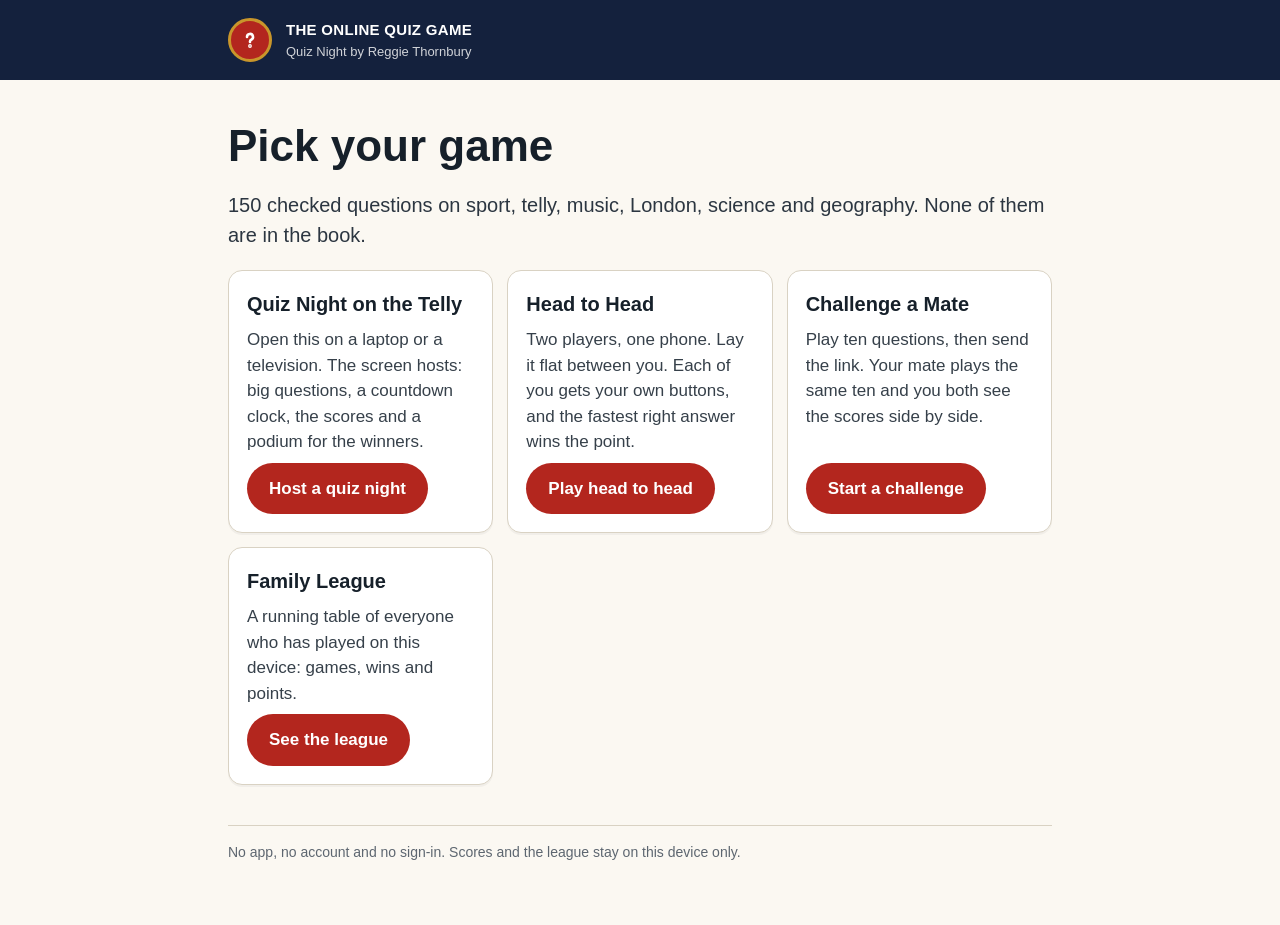
==== game/index.html @ 4b2e062e "Add the online quiz game page" ====
<!doctype html>
<html lang="en-GB">
<head>
<meta charset="utf-8">
<meta name="viewport" content="width=device-width, initial-scale=1">
<title>The Online Quiz Game: Quiz Night</title>
<meta name="description" content="Quiz Night on the Telly, Head to Head, Challenge a Mate and the Family League.">
<meta name="robots" content="noindex">
<meta name="theme-color" content="#14213d">
<link rel="icon" href="../assets/icon.svg" type="image/svg+xml">
<link rel="stylesheet" href="../assets/style.css">
</head>
<body class="">
<div id="app"></div><noscript><div class="wrap"><p class="note">The game needs JavaScript switched on in your browser.</p></div></noscript>
<script src="../assets/questions.js"></script><script src="../assets/game.js"></script>
</body>
</html>
---- assets/style.css ----
:root{
  --ink:#16202a; --paper:#fbf8f2; --card:#ffffff; --line:#d9d2c3;
  --red:#b3261e; --red-d:#8c1c16; --gold:#c9962b; --green:#1f6f43; --navy:#14213d;
  --muted:#5d6670; --radius:14px;
  --font: "Segoe UI", Roboto, "Helvetica Neue", Arial, sans-serif;
}
*{box-sizing:border-box}
html,body{margin:0;padding:0}
body{font-family:var(--font);background:var(--paper);color:var(--ink);line-height:1.5;font-size:17px;-webkit-text-size-adjust:100%}
a{color:var(--red-d)}
img{max-width:100%}
.wrap{max-width:860px;margin:0 auto;padding:20px 18px 48px}
.top{background:var(--navy);color:#fff}
.top .wrap{padding-top:18px;padding-bottom:18px;display:flex;align-items:center;gap:14px}
.brand{font-weight:800;letter-spacing:.02em;font-size:15px;text-transform:uppercase}
.brand small{display:block;font-weight:500;letter-spacing:0;text-transform:none;opacity:.8;font-size:13px}
.badge{width:44px;height:44px;border-radius:50%;background:var(--red);display:grid;place-items:center;flex:none;border:3px solid var(--gold)}
.badge svg{width:24px;height:24px}
h1{font-size:clamp(28px,6vw,44px);line-height:1.1;margin:22px 0 10px}
h2{font-size:clamp(21px,4.2vw,28px);line-height:1.2;margin:28px 0 10px}
p.lead{font-size:clamp(17px,2.6vw,20px);color:#2c3641}
.cards{display:grid;gap:14px;grid-template-columns:repeat(auto-fit,minmax(240px,1fr));margin:18px 0}
.card{background:var(--card);border:1px solid var(--line);border-radius:var(--radius);padding:18px;display:flex;flex-direction:column;gap:8px;box-shadow:0 2px 0 rgba(0,0,0,.04)}
.card h3{margin:0;font-size:20px}
.card p{margin:0;color:#36404a}
.card .btn{margin-top:auto;align-self:flex-start}
.btn{display:inline-flex;align-items:center;justify-content:center;gap:8px;font:inherit;font-weight:700;font-size:17px;border:0;border-radius:999px;padding:13px 22px;background:var(--red);color:#fff;text-decoration:none;cursor:pointer;min-height:48px;transition:transform .08s,background .15s}
.btn:hover{background:var(--red-d)}
.btn:active{transform:scale(.98)}
.btn.alt{background:var(--navy)}
.btn.ghost{background:transparent;color:var(--ink);border:2px solid var(--ink)}
.btn.small{font-size:15px;padding:9px 16px;min-height:40px}
.btn:disabled{opacity:.45;cursor:default}
:focus-visible{outline:4px solid var(--gold);outline-offset:3px}
.note{background:#fff7e6;border:1px solid #ecd9a8;border-radius:var(--radius);padding:14px 16px}
.foot{color:var(--muted);font-size:14px;border-top:1px solid var(--line);margin-top:40px;padding-top:16px}
.steps{counter-reset:s;list-style:none;padding:0;display:grid;gap:10px}
.steps li{counter-increment:s;background:var(--card);border:1px solid var(--line);border-radius:var(--radius);padding:12px 14px 12px 56px;position:relative}
.steps li::before{content:counter(s);position:absolute;left:14px;top:10px;width:30px;height:30px;border-radius:50%;background:var(--navy);color:#fff;display:grid;place-items:center;font-weight:800}
.dl{display:flex;flex-wrap:wrap;align-items:center;justify-content:space-between;gap:10px;background:var(--card);border:1px solid var(--line);border-radius:var(--radius);padding:14px 16px;margin:10px 0}
.dl b{font-size:18px}
.dl span{display:block;color:var(--muted);font-size:15px}

/* ---------- quiz screens ---------- */
.screen{min-height:100vh;display:flex;flex-direction:column}
.qhead{display:flex;justify-content:space-between;align-items:center;gap:10px;color:var(--muted);font-weight:700;font-size:15px}
.cat{display:inline-block;background:var(--navy);color:#fff;border-radius:999px;padding:4px 12px;font-size:13px;letter-spacing:.04em;text-transform:uppercase}
.qtext{font-size:clamp(22px,4.6vw,40px);line-height:1.2;font-weight:800;margin:14px 0 18px}
.opts{display:grid;gap:10px;grid-template-columns:1fr}
@media(min-width:700px){.opts{grid-template-columns:1fr 1fr}}
.opt{display:flex;gap:12px;align-items:center;text-align:left;font:inherit;font-size:clamp(17px,2.6vw,24px);font-weight:600;background:var(--card);color:var(--ink);border:2px solid var(--line);border-radius:var(--radius);padding:14px 16px;min-height:60px;cursor:pointer}
.opt .L{flex:none;width:36px;height:36px;border-radius:50%;background:var(--navy);color:#fff;display:grid;place-items:center;font-weight:800;font-size:17px}
.opt.right{border-color:var(--green);background:#e6f4ec}
.opt.right .L{background:var(--green)}
.opt.wrong{border-color:var(--red);background:#fbe9e7}
.opt.wrong .L{background:var(--red)}
.opt:disabled{cursor:default}
.fact{margin-top:14px;padding:14px 16px;border-radius:var(--radius);background:#eef2f7;border-left:6px solid var(--navy);font-size:clamp(16px,2.3vw,20px)}
.row{display:flex;flex-wrap:wrap;gap:10px;align-items:center;margin-top:16px}
.field{display:flex;flex-direction:column;gap:6px;margin:10px 0}
.field label{font-weight:700}
input[type=text]{font:inherit;font-size:18px;padding:12px 14px;border:2px solid var(--line);border-radius:10px;background:#fff;min-height:48px;width:100%}
input[type=text]:focus{border-color:var(--navy)}
.seg{display:flex;flex-wrap:wrap;gap:8px}
.seg button{font:inherit;font-weight:700;border:2px solid var(--ink);background:#fff;color:var(--ink);border-radius:999px;padding:9px 16px;min-height:44px;cursor:pointer}
.seg button[aria-pressed=true]{background:var(--ink);color:#fff}
.timer{height:12px;border-radius:999px;background:#e3dccd;overflow:hidden;margin-top:8px}
.timer i{display:block;height:100%;background:var(--gold);width:100%;transition:width .25s linear}
.big-score{font-size:clamp(48px,12vw,96px);font-weight:900;line-height:1;margin:8px 0}
table.league{width:100%;border-collapse:collapse;background:#fff;border-radius:var(--radius);overflow:hidden}
table.league th,table.league td{padding:10px 12px;border-bottom:1px solid var(--line);text-align:left}
table.league th{background:var(--navy);color:#fff;font-size:14px;text-transform:uppercase;letter-spacing:.04em}
table.league td.n{text-align:right;font-variant-numeric:tabular-nums}
table.league th.n{text-align:right}
.share{width:100%;font:inherit;font-size:15px;padding:10px;border:2px dashed var(--line);border-radius:10px;background:#fff}
.vs{display:grid;grid-template-columns:1fr auto 1fr;gap:12px;align-items:center;text-align:center;margin:18px 0}
.vs .p{background:#fff;border:1px solid var(--line);border-radius:var(--radius);padding:14px}
.vs .p b{display:block;font-size:20px}
.vs .p .s{font-size:44px;font-weight:900}
.vs .mid{font-weight:900;color:var(--muted)}
.ticks{display:flex;gap:4px;justify-content:center;flex-wrap:wrap;margin-top:6px}
.ticks i{width:14px;height:14px;border-radius:4px;background:#e3dccd}
.ticks i.y{background:var(--green)}
.ticks i.n{background:var(--red)}

/* ---------- telly mode ---------- */
body.telly{background:var(--navy);color:#fff}
body.telly .wrap{max-width:1400px}
body.telly .qhead{color:#c8d0dc;font-size:clamp(16px,1.8vw,26px)}
body.telly .cat{background:var(--gold);color:var(--navy);font-size:clamp(13px,1.3vw,20px)}
body.telly .qtext{font-size:clamp(28px,4.4vw,72px);color:#fff}
body.telly .opt{font-size:clamp(20px,2.6vw,42px);background:#1f2f52;color:#fff;border-color:#33466f;min-height:clamp(64px,9vh,120px)}
body.telly .opt .L{background:var(--gold);color:var(--navy);width:clamp(36px,3.4vw,58px);height:clamp(36px,3.4vw,58px);font-size:clamp(17px,1.8vw,30px)}
body.telly .opt.right{background:#1d5a3a;border-color:#4fc184}
body.telly .opt.right .L{background:#4fc184}
body.telly .opt.dim{opacity:.35}
body.telly .fact{background:#22355d;color:#fff;border-left-color:var(--gold);font-size:clamp(17px,2vw,32px)}
body.telly .timer{background:#2b3d63;height:clamp(12px,1.4vh,20px)}
body.telly .clock{font-size:clamp(28px,4vw,64px);font-weight:900;color:var(--gold);font-variant-numeric:tabular-nums}
body.telly .btn.ghost{color:#fff;border-color:#fff}
.board{display:flex;flex-wrap:wrap;gap:10px;margin-top:18px}
.team{flex:1 1 140px;background:#1f2f52;border:2px solid #33466f;border-radius:var(--radius);padding:10px 14px;color:#fff;font:inherit;text-align:left;cursor:default}
.team b{display:block;font-size:clamp(16px,1.6vw,26px)}
.team .pts{font-size:clamp(26px,3vw,48px);font-weight:900;color:var(--gold)}
button.team{cursor:pointer}
button.team[aria-pressed=true]{background:#1d5a3a;border-color:#4fc184}
.podium{display:flex;align-items:flex-end;justify-content:center;gap:14px;margin:30px 0 10px;min-height:46vh}
.step{width:min(28vw,240px);text-align:center;color:#fff}
.step .blk{border-radius:12px 12px 0 0;display:grid;place-items:start center;padding-top:14px;font-weight:900;font-size:clamp(32px,5vw,72px)}
.step.s1 .blk{background:var(--gold);color:var(--navy);height:32vh}
.step.s2 .blk{background:#b7c0cc;color:var(--navy);height:22vh}
.step.s3 .blk{background:#b77b4a;color:#fff;height:15vh}
.step .nm{font-weight:800;font-size:clamp(18px,2.2vw,34px);margin-bottom:6px}
.step .sc{opacity:.85;margin-bottom:8px;font-size:clamp(15px,1.6vw,24px)}

/* ---------- head to head ---------- */
body.h2h{background:#111;color:#fff;overflow:hidden}
.h2h-wrap{position:fixed;inset:0;display:grid;grid-template-rows:1fr auto 1fr}
.half{display:flex;flex-direction:column;justify-content:center;gap:8px;padding:12px 14px;min-height:0}
.half.p1{background:#14213d}
.half.p2{background:#4a1512;transform:rotate(180deg)}
.half .who{display:flex;justify-content:space-between;font-weight:800;font-size:clamp(15px,2.2vh,22px)}
.half .who .sc{color:var(--gold)}
.half .hq{font-weight:800;font-size:clamp(16px,2.6vh,30px);line-height:1.2}
.half .hopts{display:grid;grid-template-columns:1fr 1fr;gap:8px}
.half .opt{min-height:clamp(44px,7vh,80px);font-size:clamp(14px,2vh,22px);padding:8px 10px;background:rgba(255,255,255,.95)}
.half.locked .opt{opacity:.35}
.half .msg{min-height:1.4em;font-weight:800;color:var(--gold);font-size:clamp(14px,2vh,20px)}
.midbar{background:#000;color:#fff;display:flex;align-items:center;justify-content:space-between;gap:10px;padding:8px 12px;font-weight:700;font-size:clamp(13px,1.8vh,18px)}
.midbar .fact-mini{flex:1;text-align:center;font-weight:500;opacity:.9}
.hidden{display:none !important}
@media (prefers-reduced-motion: reduce){*{transition:none !important}}
body.telly .btn{font-size:clamp(17px,1.5vw,28px);padding:clamp(12px,1.1vw,20px) clamp(20px,2vw,36px);min-height:clamp(48px,4.5vw,80px)}
body.telly .btn.small{font-size:clamp(15px,1.2vw,22px)}
body.telly .btn.alt{background:var(--gold);color:var(--navy)}
body.telly .btn.alt:disabled{opacity:.7}
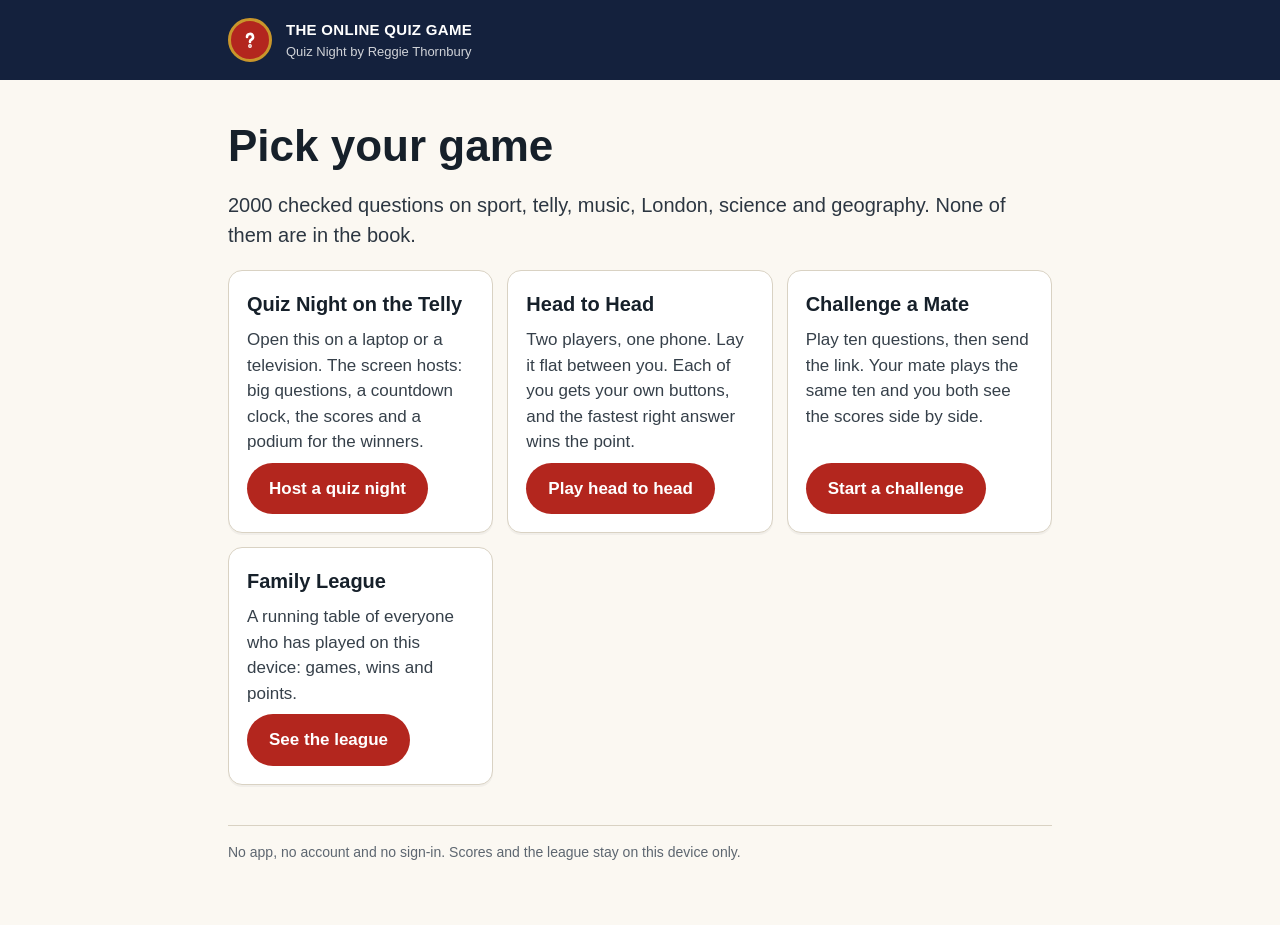
==== commit 929d2cf8: "Game page: 2,000 (27 Nov)" ====
--- a/game/index.html
+++ b/game/index.html
@@ -12,6 +12,6 @@
 </head>
 <body class="">
 <div id="app"></div><noscript><div class="wrap"><p class="note">The game needs JavaScript switched on in your browser.</p></div></noscript>
-<script src="../assets/questions.js"></script><script src="../assets/game.js"></script>
+<script src="../assets/q/an.js"></script><script src="../assets/q/ar.js"></script><script src="../assets/q/bk.js"></script><script src="../assets/q/cl.js"></script><script src="../assets/q/cr.js"></script><script src="../assets/q/fb.js"></script><script src="../assets/q/fd.js"></script><script src="../assets/q/fi.js"></script><script src="../assets/q/fn.js"></script><script src="../assets/q/gb.js"></script><script src="../assets/q/ha.js"></script><script src="../assets/q/hb.js"></script><script src="../assets/q/hc.js"></script><script src="../assets/q/in.js"></script><script src="../assets/q/ln.js"></script><script src="../assets/q/ls.js"></script><script src="../assets/q/ms.js"></script><script src="../assets/q/my.js"></script><script src="../assets/q/nm.js"></script><script src="../assets/q/oa.js"></script><script src="../assets/q/pr.js"></script><script src="../assets/q/rs.js"></script><script src="../assets/q/ru.js"></script><script src="../assets/q/sc.js"></script><script src="../assets/q/sn.js"></script><script src="../assets/q/sp.js"></script><script src="../assets/q/tg.js"></script><script src="../assets/q/tr.js"></script><script src="../assets/q/tv.js"></script><script src="../assets/q/wg.js"></script><script src="../assets/q/wh.js"></script><script src="../assets/q/wl.js"></script><script src="../assets/q/zd.js"></script><script src="../assets/game.js"></script>
 </body>
 </html>
